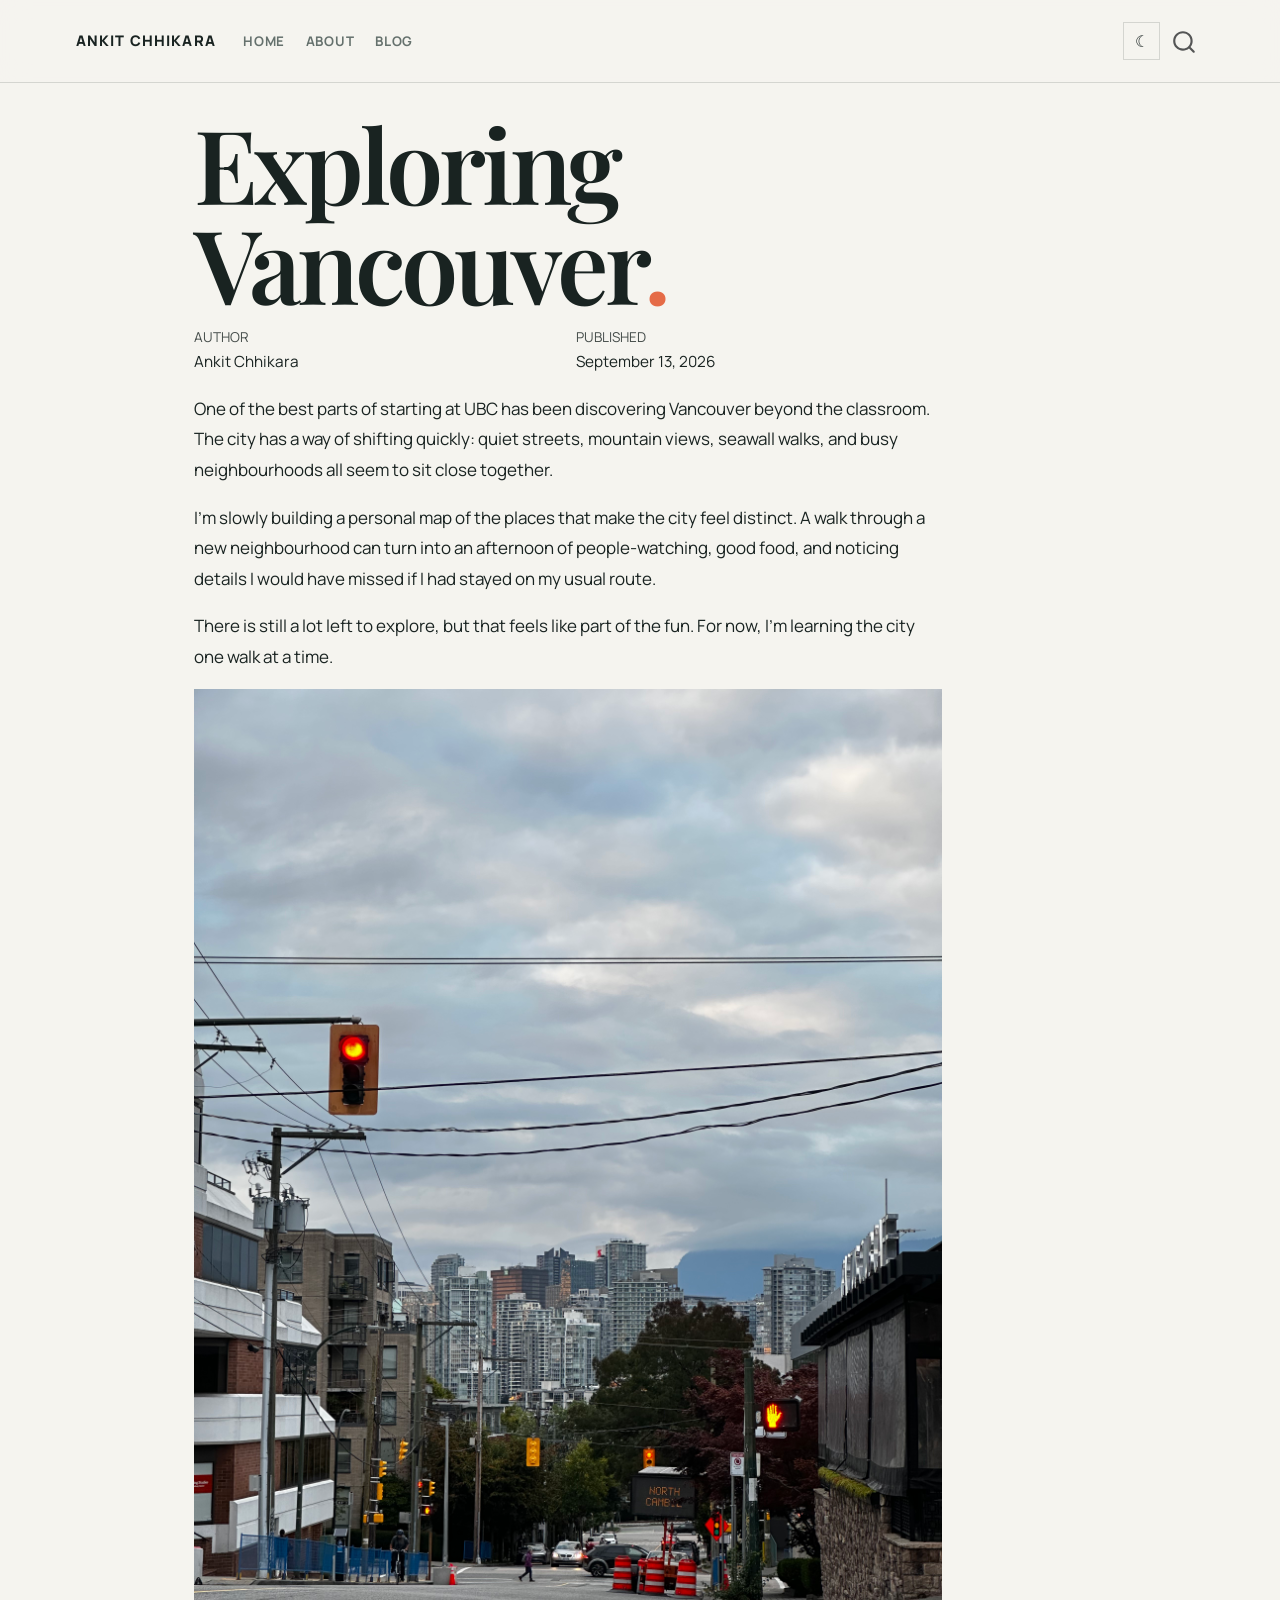
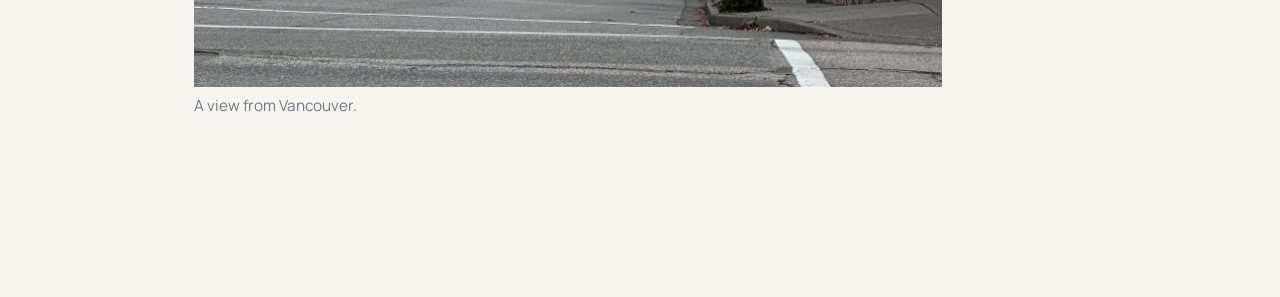
==== docs/posts/exploring-vancouver/index.html @ 11c59a8b "Added the changes for milestone 3" ====
<!DOCTYPE html>
<html xmlns="http://www.w3.org/1999/xhtml" lang="en" xml:lang="en"><head>

<meta charset="utf-8">
<meta name="generator" content="quarto-1.10.18">

<meta name="viewport" content="width=device-width, initial-scale=1.0, user-scalable=yes">

<meta name="author" content="Ankit Chhikara">
<meta name="dcterms.date" content="2026-09-13">

<title>Exploring Vancouver – Ankit Chhikara</title>
<style>
/* Default styles provided by pandoc.
** See https://pandoc.org/MANUAL.html#variables-for-html for config info.
*/
span.smallcaps{font-variant: small-caps;}
div.columns{display: flex; gap: 1.5em;}
div.column{flex: auto;}
@media screen {
div.columns{gap: min(4vw, 1.5em);}
div.column{overflow-x: auto;}
}
div.hanging-indent{margin-left: 1.5em; text-indent: -1.5em;}
ul.task-list{list-style: none;}
ul.task-list li input[type="checkbox"] {
  width: 0.8em;
  margin: 0 0.8em 0.2em -1em; /* quarto-specific, see https://github.com/quarto-dev/quarto-cli/issues/4556 */ 
  vertical-align: middle;
}
</style>


<script src="../../site_libs/quarto-nav/quarto-nav.js"></script>
<script src="../../site_libs/quarto-nav/headroom.min.js"></script>
<script src="../../site_libs/clipboard/clipboard.min.js"></script>
<script src="../../site_libs/quarto-search/autocomplete.umd.js"></script>
<script src="../../site_libs/quarto-search/fuse.min.js"></script>
<script src="../../site_libs/quarto-search/quarto-search.js"></script>
<meta name="quarto:offset" content="../../">
<script src="../../site_libs/quarto-html/quarto.js" type="module"></script>
<script src="../../site_libs/quarto-html/tabsets/tabsets.js" type="module"></script>
<script src="../../site_libs/quarto-html/popper.min.js"></script>
<script src="../../site_libs/quarto-html/tippy.umd.min.js"></script>
<script src="../../site_libs/quarto-html/anchor.min.js"></script>
<link href="../../site_libs/quarto-html/tippy.css" rel="stylesheet">
<link href="../../site_libs/quarto-html/quarto-syntax-highlighting-64a204ab8560d761af7679ceaba22944.css" rel="stylesheet" id="quarto-text-highlighting-styles">
<script src="../../site_libs/bootstrap/bootstrap.min.js"></script>
<link href="../../site_libs/bootstrap/bootstrap-icons.css" rel="stylesheet">
<link href="../../site_libs/bootstrap/bootstrap-445b8638c3d06994fee0907d791121c4.min.css" rel="stylesheet" append-hash="true" id="quarto-bootstrap" data-mode="light">
<script id="quarto-search-options" type="application/json">{
  "location": "navbar",
  "copy-button": false,
  "collapse-after": 3,
  "panel-placement": "end",
  "type": "overlay",
  "limit": 50,
  "keyboard-shortcut": [
    "f",
    "/",
    "s"
  ],
  "show-item-context": false,
  "language": {
    "search-no-results-text": "No results",
    "search-matching-documents-text": "matching documents",
    "search-copy-link-title": "Copy link to search",
    "search-hide-matches-text": "Hide additional matches",
    "search-more-match-text": "more match in this document",
    "search-more-matches-text": "more matches in this document",
    "search-clear-button-title": "Clear",
    "search-text-placeholder": "",
    "search-detached-cancel-button-title": "Cancel",
    "search-submit-button-title": "Submit",
    "search-label": "Search"
  }
}</script>


<link rel="stylesheet" href="../../styles.css">
</head>

<body class="nav-fixed quarto-light">

<div id="quarto-search-results"></div>
  <header id="quarto-header" class="headroom fixed-top">
    <nav class="navbar navbar-expand-lg " data-bs-theme="dark">
      <div class="navbar-container container-fluid">
      <div class="navbar-brand-container mx-auto">
    <a class="navbar-brand" href="../../index.html">
    <span class="navbar-title">Ankit Chhikara</span>
    </a>
  </div>
            <div id="quarto-search" class="" title="Search"></div>
          <button class="navbar-toggler" type="button" data-bs-toggle="collapse" data-bs-target="#navbarCollapse" aria-controls="navbarCollapse" role="menu" aria-expanded="false" aria-label="Toggle navigation" onclick="if (window.quartoToggleHeadroom) { window.quartoToggleHeadroom(); }">
  <span class="navbar-toggler-icon"></span>
</button>
          <div class="collapse navbar-collapse" id="navbarCollapse">
            <ul class="navbar-nav navbar-nav-scroll me-auto">
  <li class="nav-item">
    <a class="nav-link" href="../../index.html"> 
<span class="menu-text">Home</span></a>
  </li>  
  <li class="nav-item">
    <a class="nav-link" href="../../about.html"> 
<span class="menu-text">About</span></a>
  </li>  
  <li class="nav-item">
    <a class="nav-link" href="../../blog.html"> 
<span class="menu-text">Blog</span></a>
  </li>  
</ul>
            <ul class="navbar-nav navbar-nav-scroll ms-auto">
  <li class="nav-item">
    <a class="nav-link" href="../../#"> 
<span class="menu-text"></span></a>
  </li>  
</ul>
          </div> <!-- /navcollapse -->
            <div class="quarto-navbar-tools">
</div>
      </div> <!-- /container-fluid -->
    </nav>
</header>
<!-- content -->
<div id="quarto-content" class="quarto-container page-columns page-rows-contents page-layout-article page-navbar">
<!-- sidebar -->
<!-- margin-sidebar -->
    <div id="quarto-margin-sidebar" class="sidebar margin-sidebar zindex-bottom">
        
    </div>
<!-- main -->
<main class="content" id="quarto-document-content">

<header id="title-block-header" class="quarto-title-block default">
<div class="quarto-title">
<h1 class="title">Exploring Vancouver</h1>
</div>



<div class="quarto-title-meta">

    <div>
    <div class="quarto-title-meta-heading">Author</div>
    <div class="quarto-title-meta-contents">
             <p>Ankit Chhikara </p>
          </div>
  </div>
    
    <div>
    <div class="quarto-title-meta-heading">Published</div>
    <div class="quarto-title-meta-contents">
      <p class="date">September 13, 2026</p>
    </div>
  </div>
  
    
  </div>
  


</header>


<p>One of the best parts of starting at UBC has been discovering Vancouver beyond the classroom. The city has a way of shifting quickly: quiet streets, mountain views, seawall walks, and busy neighbourhoods all seem to sit close together.</p>
<p>I’m slowly building a personal map of the places that make the city feel distinct. A walk through a new neighbourhood can turn into an afternoon of people-watching, good food, and noticing details I would have missed if I had stayed on my usual route.</p>
<p>There is still a lot left to explore, but that feels like part of the fun. For now, I’m learning the city one walk at a time.</p>
<div class="quarto-figure quarto-figure-center">
<figure class="figure">
<p><img src="../../images/vancouver.jpeg" class="img-fluid figure-img"></p>
<figcaption>A view from Vancouver.</figcaption>
</figure>
</div>



</main> <!-- /main -->
<script>
(function () {
  const savedTheme = localStorage.getItem('ankit-theme');
  const prefersDark = window.matchMedia('(prefers-color-scheme: dark)').matches;
  const theme = savedTheme || (prefersDark ? 'dark' : 'light');
  document.documentElement.dataset.theme = theme;

  window.addEventListener('DOMContentLoaded', function () {
    const tools = document.querySelector('.quarto-navbar-tools');
    if (!tools || tools.querySelector('.theme-toggle')) return;

    const button = document.createElement('button');
    button.className = 'theme-toggle';
    button.type = 'button';
    button.setAttribute('aria-label', theme === 'dark' ? 'Switch to light mode' : 'Switch to dark mode');
    button.setAttribute('title', button.getAttribute('aria-label'));
    button.innerHTML = theme === 'dark' ? '&#9728;' : '&#9790;';
    tools.appendChild(button);

    button.addEventListener('click', function () {
      const nextTheme = document.documentElement.dataset.theme === 'dark' ? 'light' : 'dark';
      document.documentElement.dataset.theme = nextTheme;
      localStorage.setItem('ankit-theme', nextTheme);
      const label = nextTheme === 'dark' ? 'Switch to light mode' : 'Switch to dark mode';
      button.setAttribute('aria-label', label);
      button.setAttribute('title', label);
      button.innerHTML = nextTheme === 'dark' ? '&#9728;' : '&#9790;';
    });
  });
})();
</script>
<script id="quarto-html-after-body" type="application/javascript">
  window.document.addEventListener("DOMContentLoaded", function (event) {
    const icon = "";
    const anchorJS = new window.AnchorJS();
    anchorJS.options = {
      placement: 'right',
      icon: icon
    };
    anchorJS.add('.anchored');
    const isCodeAnnotation = (el) => {
      for (const clz of el.classList) {
        if (clz.startsWith('code-annotation-')) {                     
          return true;
        }
      }
      return false;
    }
    const onCopySuccess = function(e) {
      // button target
      const button = e.trigger;
      // don't keep focus
      button.blur();
      // flash "checked"
      button.classList.add('code-copy-button-checked');
      var currentTitle = button.getAttribute("title");
      button.setAttribute("title", "Copied!");
      let tooltip;
      if (window.bootstrap) {
        button.setAttribute("data-bs-toggle", "tooltip");
        button.setAttribute("data-bs-placement", "left");
        button.setAttribute("data-bs-title", "Copied!");
        tooltip = new bootstrap.Tooltip(button, 
          { trigger: "manual", 
            customClass: "code-copy-button-tooltip",
            offset: [0, -8]});
        tooltip.show();    
      }
      setTimeout(function() {
        if (tooltip) {
          tooltip.hide();
          button.removeAttribute("data-bs-title");
          button.removeAttribute("data-bs-toggle");
          button.removeAttribute("data-bs-placement");
        }
        button.setAttribute("title", currentTitle);
        button.classList.remove('code-copy-button-checked');
      }, 1000);
      // clear code selection
      e.clearSelection();
    }
    const getTextToCopy = function(trigger) {
      const outerScaffold = trigger.parentElement.cloneNode(true);
      const codeEl = outerScaffold.querySelector('code');
      for (const childEl of codeEl.children) {
        if (isCodeAnnotation(childEl)) {
          childEl.remove();
        }
      }
      return codeEl.innerText;
    }
    const clipboard = new window.ClipboardJS('.code-copy-button:not([data-in-quarto-modal])', {
      text: getTextToCopy
    });
    clipboard.on('success', onCopySuccess);
    if (window.document.getElementById('quarto-embedded-source-code-modal')) {
      const clipboardModal = new window.ClipboardJS('.code-copy-button[data-in-quarto-modal]', {
        text: getTextToCopy,
        container: window.document.getElementById('quarto-embedded-source-code-modal')
      });
      clipboardModal.on('success', onCopySuccess);
    }
      var localhostRegex = new RegExp(/^(?:http|https):\/\/localhost\:?[0-9]*\//);
      var mailtoRegex = new RegExp(/^mailto:/);
        var filterRegex = new RegExp('/' + window.location.host + '/');
      var isInternal = (href) => {
          return filterRegex.test(href) || localhostRegex.test(href) || mailtoRegex.test(href);
      }
      // Inspect non-navigation links and adorn them if external
     var links = window.document.querySelectorAll('a[href]:not(.nav-link):not(.navbar-brand):not(.toc-action):not(.sidebar-link):not(.sidebar-item-toggle):not(.pagination-link):not(.no-external):not([aria-hidden]):not(.dropdown-item):not(.quarto-navigation-tool):not(.about-link)');
      for (var i=0; i<links.length; i++) {
        const link = links[i];
        if (!isInternal(link.href)) {
          // undo the damage that might have been done by quarto-nav.js in the case of
          // links that we want to consider external
          if (link.dataset.originalHref !== undefined) {
            link.href = link.dataset.originalHref;
          }
        }
      }
    function tippyHover(el, contentFn, onTriggerFn, onUntriggerFn) {
      const config = {
        allowHTML: true,
        maxWidth: 500,
        delay: 100,
        arrow: false,
        appendTo: function(el) {
            return el.parentElement;
        },
        interactive: true,
        interactiveBorder: 10,
        theme: 'quarto',
        placement: 'bottom-start',
      };
      if (contentFn) {
        config.content = contentFn;
      }
      if (onTriggerFn) {
        config.onTrigger = onTriggerFn;
      }
      if (onUntriggerFn) {
        config.onUntrigger = onUntriggerFn;
      }
      window.tippy(el, config); 
    }
    const noterefs = window.document.querySelectorAll('a[role="doc-noteref"]');
    for (var i=0; i<noterefs.length; i++) {
      const ref = noterefs[i];
      tippyHover(ref, function() {
        // use id or data attribute instead here
        let href = ref.getAttribute('data-footnote-href') || ref.getAttribute('href');
        try { href = new URL(href).hash; } catch {}
        const id = href.replace(/^#\/?/, "");
        const note = window.document.getElementById(id);
        if (note) {
          return note.innerHTML;
        } else {
          return "";
        }
      });
    }
    const xrefs = window.document.querySelectorAll('a.quarto-xref');
    const processXRef = (id, note) => {
      // Strip column container classes
      const stripColumnClz = (el) => {
        el.classList.remove("page-full", "page-columns");
        if (el.children) {
          for (const child of el.children) {
            stripColumnClz(child);
          }
        }
      }
      stripColumnClz(note)
      if (id === null || id.startsWith('sec-')) {
        // Special case sections, only their first couple elements
        const container = document.createElement("div");
        if (note.children && note.children.length > 2) {
          container.appendChild(note.children[0].cloneNode(true));
          for (let i = 1; i < note.children.length; i++) {
            const child = note.children[i];
            if (child.tagName === "P" && child.innerText === "") {
              continue;
            } else {
              container.appendChild(child.cloneNode(true));
              break;
            }
          }
          if (window.Quarto?.typesetMath) {
            window.Quarto.typesetMath(container);
          }
          return container.innerHTML
        } else {
          if (window.Quarto?.typesetMath) {
            window.Quarto.typesetMath(note);
          }
          return note.innerHTML;
        }
      } else {
        // Remove any anchor links if they are present
        const anchorLink = note.querySelector('a.anchorjs-link');
        if (anchorLink) {
          anchorLink.remove();
        }
        if (window.Quarto?.typesetMath) {
          window.Quarto.typesetMath(note);
        }
        if (note.classList.contains("callout")) {
          return note.outerHTML;
        } else {
          return note.innerHTML;
        }
      }
    }
    for (var i=0; i<xrefs.length; i++) {
      const xref = xrefs[i];
      tippyHover(xref, undefined, function(instance) {
        instance.disable();
        let url = xref.getAttribute('href');
        let hash = undefined; 
        if (url.startsWith('#')) {
          hash = url;
        } else {
          try { hash = new URL(url).hash; } catch {}
        }
        if (hash) {
          const id = hash.replace(/^#\/?/, "");
          const note = window.document.getElementById(id);
          if (note !== null) {
            try {
              const html = processXRef(id, note.cloneNode(true));
              instance.setContent(html);
            } finally {
              instance.enable();
              instance.show();
            }
          } else {
            // See if we can fetch this
            fetch(url.split('#')[0])
            .then(res => res.text())
            .then(html => {
              const parser = new DOMParser();
              const htmlDoc = parser.parseFromString(html, "text/html");
              const note = htmlDoc.getElementById(id);
              if (note !== null) {
                const html = processXRef(id, note);
                instance.setContent(html);
              } 
            }).finally(() => {
              instance.enable();
              instance.show();
            });
          }
        } else {
          // See if we can fetch a full url (with no hash to target)
          // This is a special case and we should probably do some content thinning / targeting
          fetch(url)
          .then(res => res.text())
          .then(html => {
            const parser = new DOMParser();
            const htmlDoc = parser.parseFromString(html, "text/html");
            const note = htmlDoc.querySelector('main.content');
            if (note !== null) {
              // This should only happen for chapter cross references
              // (since there is no id in the URL)
              // remove the first header
              if (note.children.length > 0 && note.children[0].tagName === "HEADER") {
                note.children[0].remove();
              }
              const html = processXRef(null, note);
              instance.setContent(html);
            } 
          }).finally(() => {
            instance.enable();
            instance.show();
          });
        }
      }, function(instance) {
      });
    }
        let selectedAnnoteEl;
        const selectorForAnnotation = ( cell, annotation) => {
          let cellAttr = 'data-code-cell="' + cell + '"';
          let lineAttr = 'data-code-annotation="' +  annotation + '"';
          const selector = 'span[' + cellAttr + '][' + lineAttr + ']';
          return selector;
        }
        const selectCodeLines = (annoteEl) => {
          const doc = window.document;
          const targetCell = annoteEl.getAttribute("data-target-cell");
          const targetAnnotation = annoteEl.getAttribute("data-target-annotation");
          const annoteSpan = window.document.querySelector(selectorForAnnotation(targetCell, targetAnnotation));
          const lines = annoteSpan.getAttribute("data-code-lines").split(",");
          const lineIds = lines.map((line) => {
            return targetCell + "-" + line;
          })
          let top = null;
          let height = null;
          let parent = null;
          if (lineIds.length > 0) {
              //compute the position of the single el (top and bottom and make a div)
              const el = window.document.getElementById(lineIds[0]);
              top = el.offsetTop;
              height = el.offsetHeight;
              parent = el.parentElement.parentElement;
            if (lineIds.length > 1) {
              const lastEl = window.document.getElementById(lineIds[lineIds.length - 1]);
              const bottom = lastEl.offsetTop + lastEl.offsetHeight;
              height = bottom - top;
            }
            if (top !== null && height !== null && parent !== null) {
              // cook up a div (if necessary) and position it 
              let div = window.document.getElementById("code-annotation-line-highlight");
              if (div === null) {
                div = window.document.createElement("div");
                div.setAttribute("id", "code-annotation-line-highlight");
                div.style.position = 'absolute';
                parent.appendChild(div);
              }
              div.style.top = top - 2 + "px";
              div.style.height = height + 4 + "px";
              div.style.left = 0;
              let gutterDiv = window.document.getElementById("code-annotation-line-highlight-gutter");
              if (gutterDiv === null) {
                gutterDiv = window.document.createElement("div");
                gutterDiv.setAttribute("id", "code-annotation-line-highlight-gutter");
                gutterDiv.style.position = 'absolute';
                const codeCell = window.document.getElementById(targetCell);
                const gutter = codeCell.querySelector('.code-annotation-gutter');
                gutter.appendChild(gutterDiv);
              }
              gutterDiv.style.top = top - 2 + "px";
              gutterDiv.style.height = height + 4 + "px";
            }
            selectedAnnoteEl = annoteEl;
          }
        };
        const unselectCodeLines = () => {
          const elementsIds = ["code-annotation-line-highlight", "code-annotation-line-highlight-gutter"];
          elementsIds.forEach((elId) => {
            const div = window.document.getElementById(elId);
            if (div) {
              div.remove();
            }
          });
          selectedAnnoteEl = undefined;
        };
          // Handle positioning of the toggle
      window.addEventListener(
        "resize",
        throttle(() => {
          elRect = undefined;
          if (selectedAnnoteEl) {
            selectCodeLines(selectedAnnoteEl);
          }
        }, 10)
      );
      function throttle(fn, ms) {
      let throttle = false;
      let timer;
        return (...args) => {
          if(!throttle) { // first call gets through
              fn.apply(this, args);
              throttle = true;
          } else { // all the others get throttled
              if(timer) clearTimeout(timer); // cancel #2
              timer = setTimeout(() => {
                fn.apply(this, args);
                timer = throttle = false;
              }, ms);
          }
        };
      }
        // Attach click handler to the DT
        const annoteDls = window.document.querySelectorAll('dt[data-target-cell]');
        for (const annoteDlNode of annoteDls) {
          annoteDlNode.addEventListener('click', (event) => {
            const clickedEl = event.target;
            if (clickedEl !== selectedAnnoteEl) {
              unselectCodeLines();
              const activeEl = window.document.querySelector('dt[data-target-cell].code-annotation-active');
              if (activeEl) {
                activeEl.classList.remove('code-annotation-active');
              }
              selectCodeLines(clickedEl);
              clickedEl.classList.add('code-annotation-active');
            } else {
              // Unselect the line
              unselectCodeLines();
              clickedEl.classList.remove('code-annotation-active');
            }
          });
        }
    const findCites = (el) => {
      const parentEl = el.parentElement;
      if (parentEl) {
        const cites = parentEl.dataset.cites;
        if (cites) {
          return {
            el,
            cites: cites.split(' ')
          };
        } else {
          return findCites(el.parentElement)
        }
      } else {
        return undefined;
      }
    };
    var bibliorefs = window.document.querySelectorAll('a[role="doc-biblioref"]');
    for (var i=0; i<bibliorefs.length; i++) {
      const ref = bibliorefs[i];
      const citeInfo = findCites(ref);
      if (citeInfo) {
        tippyHover(citeInfo.el, function() {
          var popup = window.document.createElement('div');
          citeInfo.cites.forEach(function(cite) {
            var citeDiv = window.document.createElement('div');
            citeDiv.classList.add('hanging-indent');
            citeDiv.classList.add('csl-entry');
            var biblioDiv = window.document.getElementById('ref-' + cite);
            if (biblioDiv) {
              citeDiv.innerHTML = biblioDiv.innerHTML;
            }
            popup.appendChild(citeDiv);
          });
          return popup.innerHTML;
        });
      }
    }
  });
  </script>
</div> <!-- /content -->




</body></html>
---- docs/site_libs/quarto-html/tippy.css ----
.tippy-box[data-animation=fade][data-state=hidden]{opacity:0}[data-tippy-root]{max-width:calc(100vw - 10px)}.tippy-box{position:relative;background-color:#333;color:#fff;border-radius:4px;font-size:14px;line-height:1.4;white-space:normal;outline:0;transition-property:transform,visibility,opacity}.tippy-box[data-placement^=top]>.tippy-arrow{bottom:0}.tippy-box[data-placement^=top]>.tippy-arrow:before{bottom:-7px;left:0;border-width:8px 8px 0;border-top-color:initial;transform-origin:center top}.tippy-box[data-placement^=bottom]>.tippy-arrow{top:0}.tippy-box[data-placement^=bottom]>.tippy-arrow:before{top:-7px;left:0;border-width:0 8px 8px;border-bottom-color:initial;transform-origin:center bottom}.tippy-box[data-placement^=left]>.tippy-arrow{right:0}.tippy-box[data-placement^=left]>.tippy-arrow:before{border-width:8px 0 8px 8px;border-left-color:initial;right:-7px;transform-origin:center left}.tippy-box[data-placement^=right]>.tippy-arrow{left:0}.tippy-box[data-placement^=right]>.tippy-arrow:before{left:-7px;border-width:8px 8px 8px 0;border-right-color:initial;transform-origin:center right}.tippy-box[data-inertia][data-state=visible]{transition-timing-function:cubic-bezier(.54,1.5,.38,1.11)}.tippy-arrow{width:16px;height:16px;color:#333}.tippy-arrow:before{content:"";position:absolute;border-color:transparent;border-style:solid}.tippy-content{position:relative;padding:5px 9px;z-index:1}
---- docs/site_libs/quarto-html/quarto-syntax-highlighting-64a204ab8560d761af7679ceaba22944.css ----
/* quarto syntax highlight colors */
:root {
  --quarto-hl-ot-color: #003B4F;
  --quarto-hl-at-color: #657422;
  --quarto-hl-ss-color: #20794D;
  --quarto-hl-an-color: #5E5E5E;
  --quarto-hl-fu-color: #4758AB;
  --quarto-hl-st-color: #20794D;
  --quarto-hl-cf-color: #003B4F;
  --quarto-hl-op-color: #5E5E5E;
  --quarto-hl-er-color: #AD0000;
  --quarto-hl-bn-color: #AD0000;
  --quarto-hl-al-color: #AD0000;
  --quarto-hl-va-color: #111111;
  --quarto-hl-bu-color: inherit;
  --quarto-hl-ex-color: inherit;
  --quarto-hl-pp-color: #AD0000;
  --quarto-hl-in-color: #5E5E5E;
  --quarto-hl-vs-color: #20794D;
  --quarto-hl-wa-color: #5E5E5E;
  --quarto-hl-do-color: #5E5E5E;
  --quarto-hl-im-color: #00769E;
  --quarto-hl-ch-color: #20794D;
  --quarto-hl-dt-color: #AD0000;
  --quarto-hl-fl-color: #AD0000;
  --quarto-hl-co-color: #5E5E5E;
  --quarto-hl-cv-color: #5E5E5E;
  --quarto-hl-cn-color: #8f5902;
  --quarto-hl-sc-color: #5E5E5E;
  --quarto-hl-dv-color: #AD0000;
  --quarto-hl-kw-color: #003B4F;
}

/* other quarto variables */
:root {
  --quarto-font-monospace: SFMono-Regular, Menlo, Monaco, Consolas, "Liberation Mono", "Courier New", monospace;
}

/* syntax highlight based on Pandoc's rules */
pre > code.sourceCode > span {
  color: #003B4F;
}

code.sourceCode > span {
  color: #003B4F;
}

div.sourceCode,
div.sourceCode pre.sourceCode {
  color: #003B4F;
}

/* Normal */
code span {
  color: #003B4F;
}

/* Alert */
code span.al {
  color: #AD0000;
  font-style: inherit;
}

/* Annotation */
code span.an {
  color: #5E5E5E;
  font-style: inherit;
}

/* Attribute */
code span.at {
  color: #657422;
  font-style: inherit;
}

/* BaseN */
code span.bn {
  color: #AD0000;
  font-style: inherit;
}

/* BuiltIn */
code span.bu {
  font-style: inherit;
}

/* ControlFlow */
code span.cf {
  color: #003B4F;
  font-weight: bold;
  font-style: inherit;
}

/* Char */
code span.ch {
  color: #20794D;
  font-style: inherit;
}

/* Constant */
code span.cn {
  color: #8f5902;
  font-style: inherit;
}

/* Comment */
code span.co {
  color: #5E5E5E;
  font-style: inherit;
}

/* CommentVar */
code span.cv {
  color: #5E5E5E;
  font-style: italic;
}

/* Documentation */
code span.do {
  color: #5E5E5E;
  font-style: italic;
}

/* DataType */
code span.dt {
  color: #AD0000;
  font-style: inherit;
}

/* DecVal */
code span.dv {
  color: #AD0000;
  font-style: inherit;
}

/* Error */
code span.er {
  color: #AD0000;
  font-style: inherit;
}

/* Extension */
code span.ex {
  font-style: inherit;
}

/* Float */
code span.fl {
  color: #AD0000;
  font-style: inherit;
}

/* Function */
code span.fu {
  color: #4758AB;
  font-style: inherit;
}

/* Import */
code span.im {
  color: #00769E;
  font-style: inherit;
}

/* Information */
code span.in {
  color: #5E5E5E;
  font-style: inherit;
}

/* Keyword */
code span.kw {
  color: #003B4F;
  font-weight: bold;
  font-style: inherit;
}

/* Operator */
code span.op {
  color: #5E5E5E;
  font-style: inherit;
}

/* Other */
code span.ot {
  color: #003B4F;
  font-style: inherit;
}

/* Preprocessor */
code span.pp {
  color: #AD0000;
  font-style: inherit;
}

/* SpecialChar */
code span.sc {
  color: #5E5E5E;
  font-style: inherit;
}

/* SpecialString */
code span.ss {
  color: #20794D;
  font-style: inherit;
}

/* String */
code span.st {
  color: #20794D;
  font-style: inherit;
}

/* Variable */
code span.va {
  color: #111111;
  font-style: inherit;
}

/* VerbatimString */
code span.vs {
  color: #20794D;
  font-style: inherit;
}

/* Warning */
code span.wa {
  color: #5E5E5E;
  font-style: italic;
}

.prevent-inlining {
  content: "</";
}

/*# sourceMappingURL=9d8d5bb603a83b8298b89080a598c93b.css.map */
---- docs/styles.css ----
@import url('https://fonts.googleapis.com/css2?family=DM+Mono:wght@400;500&family=Manrope:wght@400;500;600;700;800&family=Playfair+Display:ital,wght@0,600;0,700;1,600;1,700&display=swap');

:root {
	--ink: #192321;
	--muted: #65716d;
	--paper: #f5f4ef;
	--surface: #ebece5;
	--line: rgba(25, 35, 33, 0.15);
	--accent: #e56b47;
	--accent-dark: #b9462b;
	--mint: #b8d3c2;
	--shadow: 0 24px 60px rgba(25, 35, 33, 0.12);
}

[data-theme="dark"] {
	--ink: #eef1e9;
	--muted: #a9b5ae;
	--paper: #17201d;
	--surface: #22302a;
	--line: rgba(238, 241, 233, 0.16);
	--accent: #f1845e;
	--accent-dark: #ff9d79;
	--mint: #456655;
	--shadow: 0 24px 60px rgba(0, 0, 0, 0.24);
}

html { scroll-behavior: smooth; }

body {
	background: var(--paper);
	color: var(--ink);
	font-family: 'Manrope', 'Avenir Next', sans-serif;
	transition: background-color 180ms ease, color 180ms ease;
}

a { color: var(--accent-dark); }
a:hover { color: var(--ink); }

.navbar {
	background: color-mix(in srgb, var(--paper) 92%, transparent) !important;
	border-bottom: 1px solid var(--line);
	backdrop-filter: blur(14px);
}

.navbar-container { max-width: 1180px; padding: 0.8rem 1.5rem; }
.navbar-brand { color: var(--ink) !important; font-size: 0.86rem; font-weight: 800; letter-spacing: 0.08em; text-transform: uppercase; }
.navbar-nav .nav-link { color: var(--muted) !important; font-size: 0.78rem; font-weight: 700; letter-spacing: 0.06em; text-transform: uppercase; }
.navbar-nav .nav-link:hover, .navbar-nav .nav-link.active { color: var(--ink) !important; }

.quarto-container { max-width: none; }
.content { max-width: 1180px; padding: 8.5rem 1.5rem 5rem; }
.quarto-title-block { margin-bottom: 3rem; }
.quarto-title-block .title { color: var(--ink); font-family: 'Playfair Display', Georgia, serif; font-size: clamp(3rem, 8vw, 6.5rem); letter-spacing: -0.04em; line-height: 0.98; }
.quarto-title-block .title::after { color: var(--accent); content: '.'; }

.home-hero { align-items: center; display: grid; gap: clamp(3rem, 9vw, 9rem); grid-template-columns: minmax(0, 1.3fr) minmax(250px, 0.7fr); min-height: 69vh; }
.hero-copy { max-width: 720px; }
.eyebrow, .page-kicker { color: var(--accent-dark); font-family: 'DM Mono', monospace; font-size: 0.7rem; letter-spacing: 0.1em; margin: 0 0 1.5rem; text-transform: uppercase; }
.status-dot { background: #4c9d63; border-radius: 50%; display: inline-block; height: 0.45rem; margin: 0 0.45rem 0.05rem; width: 0.45rem; }
.hero-copy h1 { color: var(--ink); font-family: 'Playfair Display', Georgia, serif; font-size: clamp(3.5rem, 7.3vw, 7.6rem); letter-spacing: -0.055em; line-height: 0.92; margin: 0; }
.hero-copy h1 em { color: var(--accent-dark); font-weight: 600; }
.hero-lede { color: var(--muted); font-size: clamp(1rem, 1.4vw, 1.25rem); line-height: 1.75; margin: 2rem 0; max-width: 580px; }
.hero-actions { align-items: center; display: flex; flex-wrap: wrap; gap: 1.5rem; }
.button { border: 1px solid transparent; display: inline-flex; font-size: 0.76rem; font-weight: 800; gap: 1rem; letter-spacing: 0.06em; padding: 0.9rem 1.15rem; text-decoration: none; text-transform: uppercase; }
.button-primary { background: var(--accent); color: #fff; }
.button-primary:hover { background: var(--accent-dark); color: #fff; transform: translateY(-2px); }
.text-link { color: var(--ink); font-size: 0.8rem; font-weight: 800; letter-spacing: 0.05em; text-decoration: none; text-transform: uppercase; }
.text-link span { color: var(--accent); font-size: 1.1rem; margin-left: 0.5rem; }
.text-link:hover { color: var(--accent-dark); }

.hero-portrait { justify-self: center; max-width: 330px; position: relative; width: 100%; }
.portrait-frame { background: var(--mint); box-shadow: var(--shadow); padding: 1.1rem 1.1rem 4rem; transform: rotate(3deg); }
.portrait-frame img { aspect-ratio: 0.82; display: block; object-fit: cover; width: 100%; }
.portrait-note { background: var(--accent); bottom: -1rem; color: #fff; font-family: 'DM Mono', monospace; font-size: 0.72rem; left: -2rem; line-height: 1.5; padding: 0.85rem 1rem; position: absolute; transform: rotate(-4deg); }
.portrait-note strong { font-family: 'Manrope', sans-serif; font-size: 0.83rem; }

.home-grid { border-top: 1px solid var(--line); display: grid; grid-template-columns: 1fr 1fr; margin-top: 5rem; }
.feature-block { padding: 3rem 3rem 3rem 0; }
.feature-block + .feature-block { border-left: 1px solid var(--line); padding-left: 3rem; }
.feature-block-accent { background: var(--surface); padding-right: 3rem; }
.feature-block h2 { font-family: 'Playfair Display', Georgia, serif; font-size: clamp(2rem, 3vw, 3.25rem); letter-spacing: -0.035em; line-height: 1; margin: 0 0 1.5rem; }
.feature-block p:not(.eyebrow) { color: var(--muted); line-height: 1.8; margin-bottom: 2rem; max-width: 460px; }

.page-kicker { margin-top: 1rem; }
.page-intro { color: var(--muted); font-family: 'Playfair Display', Georgia, serif; font-size: clamp(1.5rem, 3vw, 2.4rem); line-height: 1.3; max-width: 780px; }
.content h2 { border-top: 1px solid var(--line); font-family: 'Playfair Display', Georgia, serif; font-size: 2.2rem; letter-spacing: -0.03em; margin-top: 4rem; padding-top: 1.5rem; }
.content p, .content li { line-height: 1.8; }
.content section p { max-width: 720px; }

#listing-listing { border-top: 1px solid var(--line); margin-top: 3rem; padding-top: 1rem; }
.quarto-listing-default .listing-item { border-bottom: 1px solid var(--line); padding: 1.7rem 0; }
.quarto-listing-default .listing-title { color: var(--ink); font-family: 'Playfair Display', Georgia, serif; font-size: 1.65rem; }
.quarto-listing-default .listing-description, .quarto-listing-default .listing-date { color: var(--muted); }

#quarto-search, .quarto-navbar-tools { margin-left: 0.7rem; }
.theme-toggle { align-items: center; background: transparent; border: 1px solid var(--line); color: var(--ink); cursor: pointer; display: inline-flex; font-size: 0.95rem; height: 2.2rem; justify-content: center; width: 2.2rem; }
.theme-toggle:hover { background: var(--surface); }

@media (max-width: 760px) {
	.content { padding: 7rem 1.15rem 3rem; }
	.navbar-container { padding: 0.65rem 1.15rem; }
	.home-hero { gap: 3rem; grid-template-columns: 1fr; min-height: auto; }
	.hero-portrait { margin: 1rem 2rem 2rem auto; max-width: 260px; }
	.home-grid { grid-template-columns: 1fr; margin-top: 4rem; }
	.feature-block, .feature-block + .feature-block { border-left: 0; padding: 2.5rem 0; }
	.feature-block + .feature-block { border-top: 1px solid var(--line); }
	.feature-block-accent { padding-right: 1.5rem !important; }
	.quarto-title-block .title { font-size: 3.6rem; }
}
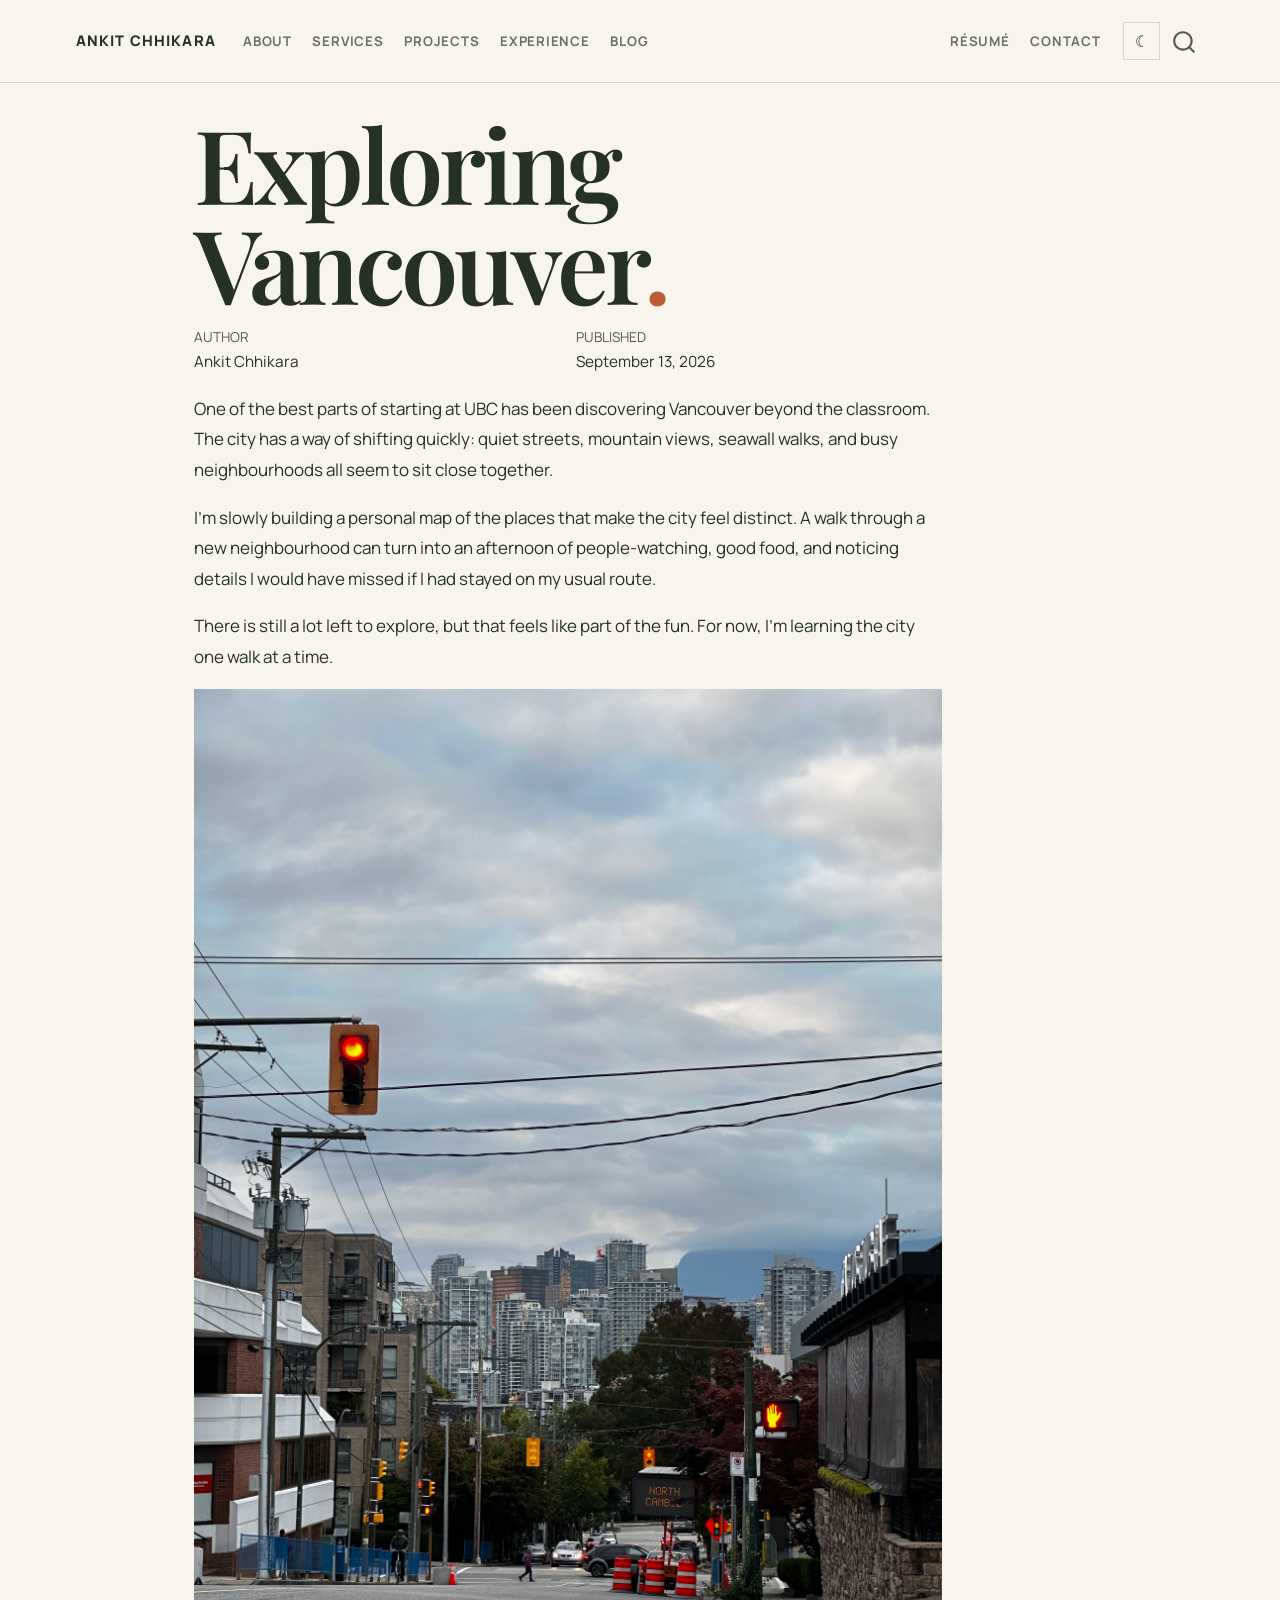
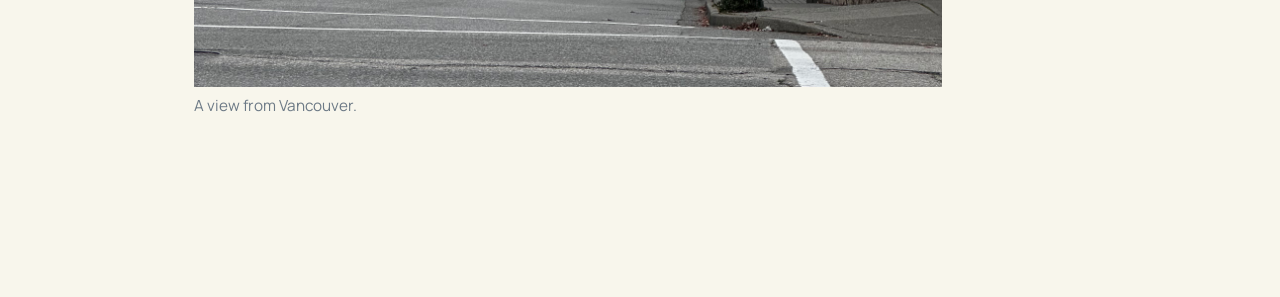
==== commit 15046132: "Publish refreshed portfolio site Co-authored-by: Copilot <223556219+Copilot@users.noreply.github.com" ====
--- a/docs/posts/exploring-vancouver/index.html
+++ b/docs/posts/exploring-vancouver/index.html
@@ -98,12 +98,20 @@
           <div class="collapse navbar-collapse" id="navbarCollapse">
             <ul class="navbar-nav navbar-nav-scroll me-auto">
   <li class="nav-item">
-    <a class="nav-link" href="../../index.html"> 
-<span class="menu-text">Home</span></a>
+    <a class="nav-link" href="../../index.html#about"> 
+<span class="menu-text">About</span></a>
   </li>  
   <li class="nav-item">
-    <a class="nav-link" href="../../about.html"> 
-<span class="menu-text">About</span></a>
+    <a class="nav-link" href="../../index.html#services"> 
+<span class="menu-text">Services</span></a>
+  </li>  
+  <li class="nav-item">
+    <a class="nav-link" href="../../index.html#projects"> 
+<span class="menu-text">Projects</span></a>
+  </li>  
+  <li class="nav-item">
+    <a class="nav-link" href="../../index.html#experience"> 
+<span class="menu-text">Experience</span></a>
   </li>  
   <li class="nav-item">
     <a class="nav-link" href="../../blog.html"> 
@@ -112,8 +120,12 @@
 </ul>
             <ul class="navbar-nav navbar-nav-scroll ms-auto">
   <li class="nav-item">
-    <a class="nav-link" href="../../#"> 
-<span class="menu-text"></span></a>
+    <a class="nav-link" href="../../resume.html"> 
+<span class="menu-text">Résumé</span></a>
+  </li>  
+  <li class="nav-item">
+    <a class="nav-link" href="../../info.html"> 
+<span class="menu-text">Contact</span></a>
   </li>  
 </ul>
           </div> <!-- /navcollapse -->
--- a/docs/styles.css
+++ b/docs/styles.css
@@ -1,27 +1,65 @@
 @import url('https://fonts.googleapis.com/css2?family=DM+Mono:wght@400;500&family=Manrope:wght@400;500;600;700;800&family=Playfair+Display:ital,wght@0,600;0,700;1,600;1,700&display=swap');
 
 :root {
-	--ink: #192321;
-	--muted: #65716d;
-	--paper: #f5f4ef;
-	--surface: #ebece5;
-	--line: rgba(25, 35, 33, 0.15);
-	--accent: #e56b47;
-	--accent-dark: #b9462b;
-	--mint: #b8d3c2;
-	--shadow: 0 24px 60px rgba(25, 35, 33, 0.12);
+	--ink: #263126;
+	--muted: #687064;
+	--paper: #f8f6ec;
+	--surface: #eee9d9;
+	--line: rgba(38, 49, 38, 0.16);
+	--accent: #bd5b37;
+	--accent-dark: #944326;
+	--mint: #c5d0b8;
+	--shadow: 0 24px 60px rgba(38, 49, 38, 0.14);
+	--scene-sky-top: #dce5d8;
+	--scene-sky-horizon: #f4e3bf;
+	--scene-water-top: #91ada4;
+	--scene-water-bottom: #334e48;
+	--scene-ridge-far: #b4c3b4;
+	--scene-ridge-mid: #778d82;
+	--scene-ridge-near: #526e61;
+	--scene-ridge-light: #a2b3a3;
+	--scene-ridge-dark: #415e52;
+	--scene-forest: #263f35;
+	--scene-snow: #f5efdf;
+	--scene-sun: #f0c46d;
+	--scene-cloud: #f9f5e9;
+	--scene-lines: rgba(248, 241, 220, 0.48);
+	--scene-bird: #263126;
+	--scene-copy-glow: rgba(248, 246, 236, 0.82);
+	--scene-copy-ink: #263126;
+	--scene-copy-muted: #435247;
+	--scene-hint-bg: rgba(248, 246, 236, 0.86);
 }
 
 [data-theme="dark"] {
-	--ink: #eef1e9;
-	--muted: #a9b5ae;
-	--paper: #17201d;
-	--surface: #22302a;
-	--line: rgba(238, 241, 233, 0.16);
-	--accent: #f1845e;
-	--accent-dark: #ff9d79;
-	--mint: #456655;
+	--ink: #f0eddf;
+	--muted: #b4b8a8;
+	--paper: #202820;
+	--surface: #2a342b;
+	--line: rgba(240, 237, 223, 0.16);
+	--accent: #e18a5e;
+	--accent-dark: #f1a178;
+	--mint: #50664f;
 	--shadow: 0 24px 60px rgba(0, 0, 0, 0.24);
+	--scene-sky-top: #202c37;
+	--scene-sky-horizon: #9a8065;
+	--scene-water-top: #526f6b;
+	--scene-water-bottom: #1d3835;
+	--scene-ridge-far: #697970;
+	--scene-ridge-mid: #4a6257;
+	--scene-ridge-near: #354d41;
+	--scene-ridge-light: #78887a;
+	--scene-ridge-dark: #31483c;
+	--scene-forest: #1e342b;
+	--scene-snow: #d9d4c2;
+	--scene-sun: #e0b56d;
+	--scene-cloud: #c9c5b4;
+	--scene-lines: rgba(237, 226, 199, 0.32);
+	--scene-bird: #1c2b27;
+	--scene-copy-glow: rgba(30, 42, 42, 0.8);
+	--scene-copy-ink: #f0eddf;
+	--scene-copy-muted: #e0dfd1;
+	--scene-hint-bg: rgba(240, 237, 223, 0.88);
 }
 
 html { scroll-behavior: smooth; }
@@ -52,14 +90,140 @@
 .quarto-title-block { margin-bottom: 3rem; }
 .quarto-title-block .title { color: var(--ink); font-family: 'Playfair Display', Georgia, serif; font-size: clamp(3rem, 8vw, 6.5rem); letter-spacing: -0.04em; line-height: 0.98; }
 .quarto-title-block .title::after { color: var(--accent); content: '.'; }
-
-.home-hero { align-items: center; display: grid; gap: clamp(3rem, 9vw, 9rem); grid-template-columns: minmax(0, 1.3fr) minmax(250px, 0.7fr); min-height: 69vh; }
-.hero-copy { max-width: 720px; }
+body:has(.mountain-hero) #title-block-header { display: none; }
+html:has(.mountain-hero) { overflow-x: clip; }
+body:has(.mountain-hero) { overflow-x: clip; }
+body:has(.mountain-hero) main.content { max-width: none; padding: 0 0 5rem; }
+body:has(.mountain-hero) .navbar { background: transparent !important; border: 0; left: 0; position: fixed; right: 0; top: 0; z-index: 20; }
+body:has(.mountain-hero) .navbar-container { backdrop-filter: blur(14px); background: color-mix(in srgb, var(--paper) 88%, transparent); border: 1px solid var(--line); border-radius: 999px; box-shadow: 0 12px 35px rgba(38, 49, 38, 0.12); margin: 1rem auto; max-width: min(1100px, calc(100% - 3rem)); padding: 0.65rem 1rem; }
+body:has(.mountain-hero) .navbar-brand,
+body:has(.mountain-hero) .navbar-nav .nav-link,
+body:has(.mountain-hero) .quarto-navbar-tools { color: var(--ink) !important; }
+
+.mountain-hero { align-items: center; background: var(--scene-sky-top); display: grid; isolation: isolate; justify-items: center; margin-left: calc(50% - 50vw); min-height: min(940px, 100svh); overflow: hidden; position: relative; width: 100vw; }
+.mountain-art, .mountain-art svg { height: 100%; inset: 0; position: absolute; width: 100%; }
+.mountain-art { z-index: 0; }
+.mountain-art svg { display: block; }
+.sky-top { stop-color: var(--scene-sky-top); }
+.sky-horizon { stop-color: var(--scene-sky-horizon); }
+.water-top { stop-color: var(--scene-water-top); }
+.water-bottom { stop-color: var(--scene-water-bottom); }
+.ridge-light { stop-color: var(--scene-ridge-light); }
+.ridge-dark { stop-color: var(--scene-ridge-dark); }
+.glow-inner { stop-color: var(--scene-sun); stop-opacity: 0.6; }
+.glow-outer { stop-color: var(--scene-sun); stop-opacity: 0; }
+.coast-sun { fill: var(--scene-sun); opacity: 0.75; }
+.cloud-cloud { fill: var(--scene-cloud); opacity: 0.76; }
+.far-ridge { fill: var(--scene-ridge-far); }
+.mid-ridge { fill: var(--scene-ridge-mid); }
+.near-ridge { fill: url(#ridge-shade); }
+.snow-cap { fill: var(--scene-snow); opacity: 0.86; }
+.snow-cap-bright { opacity: 0.94; }
+.ridge-lines { fill: none; opacity: 0.55; stroke: var(--scene-lines); stroke-linecap: round; stroke-width: 3; }
+.forest-shadow, .evergreens { fill: var(--scene-forest); }
+.coast-water { fill: url(#coast-water); }
+.water-lines { fill: none; opacity: 0.4; stroke: var(--scene-snow); stroke-linecap: round; stroke-width: 2; }
+.ridge-facets { fill: var(--scene-ridge-dark); opacity: 0.2; }
+.route-line { fill: none; opacity: 0.74; stroke: var(--scene-snow); stroke-dasharray: 2 11; stroke-linecap: round; stroke-width: 3; }
+.route-pins { fill: var(--scene-snow); stroke: var(--accent-dark); stroke-width: 3; }
+.scene-grain { opacity: 0.22; mix-blend-mode: soft-light; pointer-events: none; }
+
+.mountain-hero::before { background: linear-gradient(180deg, rgba(248, 246, 236, 0.2), transparent 32%, rgba(31, 51, 42, 0.12)); content: ""; inset: 0; pointer-events: none; position: absolute; z-index: 1; }
+.bird-flock { inset: 0; overflow: hidden; pointer-events: none; position: absolute; z-index: 2; }
+.sky-bird { color: var(--scene-bird); left: var(--x); position: absolute; scale: var(--scale); top: var(--y); transform: translate(var(--fly-x, 0px), var(--fly-y, 0px)); transition: transform 650ms cubic-bezier(0.2, 0.75, 0.3, 1); }
+.sky-bird svg { animation: bird-drift 4.8s ease-in-out var(--delay) infinite; display: block; fill: currentColor; height: auto; overflow: visible; width: clamp(20px, 2.1vw, 38px); }
+.wing { transform-box: fill-box; }
+.wing-left { animation: wing-flap-left 1.25s ease-in-out var(--delay) infinite alternate; transform-origin: right center; }
+.wing-right { animation: wing-flap-right 1.25s ease-in-out var(--delay) infinite alternate; transform-origin: left center; }
+.sky-bird.is-startled svg { animation-duration: 0.7s; }
+.flight-hint { background: var(--scene-hint-bg); border: 1px solid rgba(25, 35, 33, 0.12); border-radius: 999px; color: var(--scene-copy-ink); display: table; font-family: 'DM Mono', monospace; font-size: 0.68rem; letter-spacing: 0.05em; margin: 1.35rem auto 0; padding: 0.35rem 0.8rem; }
+.flight-hint span { color: var(--accent-dark); }
+
+.mountain-copy { max-width: 1080px; padding: clamp(1.2rem, 4vw, 3rem); position: relative; text-align: center; transform: translateY(-0.25rem); z-index: 3; }
+.mountain-copy::before { background: radial-gradient(ellipse at center, var(--scene-copy-glow), transparent 72%); content: ""; inset: -10% -16%; pointer-events: none; position: absolute; z-index: -1; }
+.mountain-location { color: var(--scene-copy-ink); font-family: 'DM Mono', monospace; font-size: clamp(0.65rem, 1.1vw, 0.8rem); font-weight: 500; letter-spacing: 0.15em; margin: 0 0 1.1rem; position: relative; text-shadow: 0 1px 18px var(--scene-copy-glow); text-transform: uppercase; }
+.mountain-location > span { color: var(--accent-dark); font-size: 1rem; }
+.location-coordinates { border-left: 1px solid currentColor; margin-left: 0.7rem; opacity: 0.75; padding-left: 0.8rem; }
+.mountain-copy .eyebrow { color: var(--accent-dark); margin: 0 0 1.1rem; text-shadow: 0 1px 18px var(--scene-copy-glow); }
+.mountain-copy .status-dot { border: 1px solid rgba(25, 35, 33, 0.18); }
+.mountain-copy h1 { color: var(--scene-copy-ink); font-family: 'Playfair Display', Georgia, serif; font-size: clamp(3rem, 7.3vw, 6.8rem); letter-spacing: -0.055em; line-height: 0.93; margin: 0; text-shadow: 0 2px 32px var(--scene-copy-glow); }
+.mountain-copy h1 em { color: var(--accent-dark); font-weight: 600; }
+.mountain-lede { color: var(--scene-copy-muted); font-size: clamp(0.95rem, 1.35vw, 1.15rem); line-height: 1.7; margin: 1.5rem auto 1.75rem; max-width: 650px; text-shadow: 0 1px 16px var(--scene-copy-glow); }
+.mountain-copy .hero-actions { justify-content: center; }
+.button-outline { background: color-mix(in srgb, var(--paper) 32%, transparent); border-color: color-mix(in srgb, var(--scene-copy-ink) 45%, transparent); color: var(--scene-copy-ink); }
+.button-outline:hover { background: color-mix(in srgb, var(--paper) 82%, transparent); border-color: var(--accent-dark); color: var(--scene-copy-ink); transform: translateY(-2px); }
+.scenic-scroll { bottom: 1.5rem; color: var(--scene-copy-ink); font-family: 'DM Mono', monospace; font-size: 0.66rem; letter-spacing: 0.11em; position: absolute; text-decoration: none; text-transform: uppercase; z-index: 3; }
+.scenic-scroll span { color: var(--accent-dark); display: inline-block; font-size: 1rem; margin-left: 0.55rem; }
+.scenic-scroll:hover { color: var(--accent-dark); }
+
+@keyframes bird-drift { 0%, 100% { transform: translateY(0) rotate(-2deg); } 50% { transform: translateY(-8px) rotate(2deg); } }
+@keyframes wing-flap-left { from { transform: scaleY(1); } to { transform: scaleY(0.58); } }
+@keyframes wing-flap-right { from { transform: scaleY(1); } to { transform: scaleY(0.58); } }
+
+.trail-section { align-items: start; border-bottom: 1px solid var(--line); display: grid; gap: clamp(2rem, 7vw, 7rem); grid-template-columns: minmax(230px, 0.75fr) minmax(0, 1.25fr); margin: 0 auto; max-width: 1180px; padding: clamp(4rem, 8vw, 7rem) 1.5rem; scroll-margin-top: 6rem; width: 100%; }
+.trail-heading { position: relative; }
+.trail-heading .eyebrow { margin-bottom: 1rem; }
+.trail-heading .eyebrow::before { border: 1px solid currentColor; border-radius: 50%; content: ""; display: inline-block; height: 0.42rem; margin: 0 0.55rem 0.02rem 0; width: 0.42rem; }
+.trail-heading h2, .contact-panel h2 { border: 0; color: var(--ink); font-family: 'Playfair Display', Georgia, serif; font-size: clamp(2.2rem, 4vw, 3.8rem); letter-spacing: -0.04em; line-height: 1; margin: 0 0 1.3rem; padding: 0; }
+.trail-heading h2 em, .contact-panel h2 em { color: var(--accent-dark); font-weight: 600; }
+.trail-copy > p:not(.eyebrow), .trail-copy .section-intro { color: var(--muted); font-size: 1rem; line-height: 1.85; max-width: 680px; }
+.trail-copy .text-link { display: inline-block; margin-top: 1rem; }
+.services-trail { grid-template-columns: minmax(230px, 0.75fr) minmax(0, 1.25fr); }
+.service-grid { display: grid; grid-template-columns: repeat(2, minmax(0, 1fr)); }
+.service-card { border-bottom: 1px solid var(--line); min-height: 215px; padding: 1.4rem; position: relative; }
+.service-card:nth-child(odd) { border-right: 1px solid var(--line); padding-left: 0; }
+.service-card:nth-child(n+3) { border-bottom: 0; padding-bottom: 0; }
+.service-number { align-items: center; border: 1px solid var(--line); border-radius: 50%; color: var(--accent-dark); display: inline-flex; font-family: 'DM Mono', monospace; font-size: 0.65rem; height: 1.8rem; justify-content: center; width: 1.8rem; }
+.service-card h3, .experience-stop h3, .education-stops h3 { color: var(--ink); font-family: 'Playfair Display', Georgia, serif; font-size: 1.45rem; letter-spacing: -0.025em; margin: 0.8rem 0; }
+.service-card p, .experience-stop p, .education-stops p { color: var(--muted); font-size: 0.87rem; line-height: 1.75; }
+.service-stack { color: var(--accent-dark); display: block; font-family: 'DM Mono', monospace; font-size: 0.62rem; letter-spacing: 0.035em; line-height: 1.7; margin-top: 1rem; text-transform: uppercase; }
+.impact-strip { max-width: 1180px; padding: 0 1.5rem; scroll-margin-top: 6rem; }
+.portfolio-section { scroll-margin-top: 6rem; }
+.project-notes { display: grid; gap: 1rem; grid-template-columns: repeat(2, minmax(0, 1fr)); margin-top: 1.2rem; }
+.project-notes > p, .journal-cards > p { display: contents; }
+.project-note, .journal-cards a { background: var(--surface); color: var(--ink); display: flex; flex-direction: column; gap: 0.7rem; min-height: 150px; padding: 1.4rem; text-decoration: none; transition: background-color 160ms ease, transform 160ms ease; }
+.project-note:hover, .journal-cards a:hover { background: color-mix(in srgb, var(--surface) 72%, var(--mint)); color: var(--ink); transform: translateY(-3px); }
+.project-note span, .journal-cards span { color: var(--muted); font-family: 'DM Mono', monospace; font-size: 0.65rem; letter-spacing: 0.035em; text-transform: uppercase; }
+.project-note strong, .journal-cards strong { color: var(--ink); font-family: 'Playfair Display', Georgia, serif; font-size: 1.3rem; line-height: 1.15; }
+.project-note span:last-child, .journal-cards span:last-child { margin-top: auto; }
+.experience-list { border-left: 1px dashed var(--line); padding-left: 1.7rem; }
+.experience-stop { display: grid; gap: 1rem 2rem; grid-template-columns: minmax(150px, 0.5fr) minmax(0, 1.5fr); padding: 0 0 2.2rem; position: relative; }
+.experience-stop + .experience-stop { border-top: 1px solid var(--line); padding-top: 2rem; }
+.experience-stop:last-child { padding-bottom: 0; }
+.experience-date { color: var(--accent-dark) !important; font-family: 'DM Mono', monospace; font-size: 0.66rem !important; letter-spacing: 0.04em; text-transform: uppercase; }
+.experience-stop h3 { margin-top: 0; }
+.experience-stop .experience-company { font-size: 0.72rem; font-weight: 800; letter-spacing: 0.04em; text-transform: uppercase; }
+.experience-stop p { margin-bottom: 0.6rem; }
+.map-pin { background: var(--accent); border: 3px solid var(--paper); border-radius: 50%; box-shadow: 0 0 0 1px var(--accent); height: 0.8rem; left: -2.13rem; position: absolute; top: 0.35rem; width: 0.8rem; }
+.experience-stop + .experience-stop .map-pin { top: 2.35rem; }
+.toolkit-rings { display: flex; flex-direction: column; }
+.toolkit-ring { align-items: center; border: 1px solid var(--line); border-radius: 999px; display: flex; gap: 1.4rem; margin-top: -1px; min-height: 68px; padding: 1rem 1.5rem; }
+.toolkit-ring:nth-child(2) { margin-left: 4%; }
+.toolkit-ring:nth-child(3) { margin-left: 8%; }
+.toolkit-ring:nth-child(4) { margin-left: 12%; }
+.toolkit-ring span { color: var(--accent-dark); flex: 0 0 175px; font-family: 'DM Mono', monospace; font-size: 0.62rem; letter-spacing: 0.05em; text-transform: uppercase; }
+.toolkit-ring strong { color: var(--muted); font-size: 0.79rem; line-height: 1.6; }
+.education-stops { display: grid; gap: 1.2rem; grid-template-columns: repeat(2, minmax(0, 1fr)); }
+.education-stops article { background: var(--surface); min-height: 230px; padding: 1.6rem; }
+.education-stops .project-label { margin: 0 0 1rem; }
+.education-stops h3 { font-size: 1.55rem; margin-top: 0; }
+.education-stops article > span { color: var(--muted); display: block; font-size: 0.8rem; line-height: 1.6; }
+.journal-trail .trail-heading .section-intro { font-size: 0.9rem; }
+.journal-cards { display: grid; gap: 1rem; grid-template-columns: repeat(2, minmax(0, 1fr)); }
+.journal-cards a:last-child { grid-column: span 2; }
+.contact-panel { scroll-margin-top: 6rem; }
+.contact-panel > div { max-width: 660px; }
+.contact-panel h2 { font-size: clamp(2.8rem, 5vw, 4.5rem); }
+.contact-panel p:not(.eyebrow) { line-height: 1.8; max-width: 560px; }
+.trail-footer { align-items: center; border-top: 1px solid var(--line); color: var(--muted); display: flex; flex-wrap: wrap; gap: 1rem 2rem; justify-content: space-between; margin: 3rem auto 0; max-width: 1180px; padding: 1.5rem; }
+.trail-footer { isolation: isolate; overflow: hidden; position: relative; }
+.trail-footer::before { background: repeating-radial-gradient(ellipse at 76% 125%, transparent 0 17px, color-mix(in srgb, var(--muted) 18%, transparent) 18px 19px, transparent 20px 37px); content: ""; inset: 0; opacity: 0.55; pointer-events: none; position: absolute; z-index: -1; }
+.trail-footer a, .contact-back a { color: var(--ink); font-size: 0.75rem; font-weight: 800; letter-spacing: 0.08em; text-decoration: none; text-transform: uppercase; }
+.trail-footer a span { color: var(--accent-dark); margin-left: 1rem; }
+.trail-footer p { font-family: 'DM Mono', monospace; font-size: 0.62rem; letter-spacing: 0.04em; margin: 0; }
+
 .eyebrow, .page-kicker { color: var(--accent-dark); font-family: 'DM Mono', monospace; font-size: 0.7rem; letter-spacing: 0.1em; margin: 0 0 1.5rem; text-transform: uppercase; }
 .status-dot { background: #4c9d63; border-radius: 50%; display: inline-block; height: 0.45rem; margin: 0 0.45rem 0.05rem; width: 0.45rem; }
-.hero-copy h1 { color: var(--ink); font-family: 'Playfair Display', Georgia, serif; font-size: clamp(3.5rem, 7.3vw, 7.6rem); letter-spacing: -0.055em; line-height: 0.92; margin: 0; }
-.hero-copy h1 em { color: var(--accent-dark); font-weight: 600; }
-.hero-lede { color: var(--muted); font-size: clamp(1rem, 1.4vw, 1.25rem); line-height: 1.75; margin: 2rem 0; max-width: 580px; }
 .hero-actions { align-items: center; display: flex; flex-wrap: wrap; gap: 1.5rem; }
 .button { border: 1px solid transparent; display: inline-flex; font-size: 0.76rem; font-weight: 800; gap: 1rem; letter-spacing: 0.06em; padding: 0.9rem 1.15rem; text-decoration: none; text-transform: uppercase; }
 .button-primary { background: var(--accent); color: #fff; }
@@ -68,12 +232,6 @@
 .text-link span { color: var(--accent); font-size: 1.1rem; margin-left: 0.5rem; }
 .text-link:hover { color: var(--accent-dark); }
 
-.hero-portrait { justify-self: center; max-width: 330px; position: relative; width: 100%; }
-.portrait-frame { background: var(--mint); box-shadow: var(--shadow); padding: 1.1rem 1.1rem 4rem; transform: rotate(3deg); }
-.portrait-frame img { aspect-ratio: 0.82; display: block; object-fit: cover; width: 100%; }
-.portrait-note { background: var(--accent); bottom: -1rem; color: #fff; font-family: 'DM Mono', monospace; font-size: 0.72rem; left: -2rem; line-height: 1.5; padding: 0.85rem 1rem; position: absolute; transform: rotate(-4deg); }
-.portrait-note strong { font-family: 'Manrope', sans-serif; font-size: 0.83rem; }
-
 .home-grid { border-top: 1px solid var(--line); display: grid; grid-template-columns: 1fr 1fr; margin-top: 5rem; }
 .feature-block { padding: 3rem 3rem 3rem 0; }
 .feature-block + .feature-block { border-left: 1px solid var(--line); padding-left: 3rem; }
@@ -82,10 +240,74 @@
 .feature-block p:not(.eyebrow) { color: var(--muted); line-height: 1.8; margin-bottom: 2rem; max-width: 460px; }
 
 .page-kicker { margin-top: 1rem; }
-.page-intro { color: var(--muted); font-family: 'Playfair Display', Georgia, serif; font-size: clamp(1.5rem, 3vw, 2.4rem); line-height: 1.3; max-width: 780px; }
+.page-intro { color: var(--muted); font-family: 'Playfair Display', Georgia, serif; font-size: clamp(1.35rem, 2.4vw, 2rem); line-height: 1.3; max-width: 840px; }
+.about-overview { align-items: center; display: grid; gap: clamp(2rem, 5vw, 5rem); grid-template-columns: minmax(150px, 0.3fr) minmax(0, 1fr); margin: 2rem 0 3rem; }
+.about-portrait { background: var(--mint); box-shadow: var(--shadow); max-width: 235px; padding: 0.8rem; transform: rotate(-2deg); }
+.about-portrait img { aspect-ratio: 0.82; display: block; object-fit: cover; width: 100%; }
+.about-overview .page-intro { margin: 0; }
 .content h2 { border-top: 1px solid var(--line); font-family: 'Playfair Display', Georgia, serif; font-size: 2.2rem; letter-spacing: -0.03em; margin-top: 4rem; padding-top: 1.5rem; }
 .content p, .content li { line-height: 1.8; }
 .content section p { max-width: 720px; }
+
+.project-label { color: var(--accent-dark); font-family: 'DM Mono', monospace; font-size: 0.67rem; letter-spacing: 0.07em; text-transform: uppercase; }
+
+.impact-strip { border-bottom: 1px solid var(--line); border-top: 1px solid var(--line); display: grid; grid-template-columns: repeat(3, 1fr); margin: 4rem 0 1rem; }
+.impact-strip, .portfolio-section, .home-grid, .contact-panel { width: min(1180px, calc(100% - 3rem)); }
+.impact-strip, .home-grid { margin-left: auto; margin-right: auto; }
+.impact-item { align-content: start; display: grid; gap: 0.6rem; padding: 1.6rem 2rem 1.6rem 0; }
+.impact-item + .impact-item { border-left: 1px solid var(--line); padding-left: 2rem; }
+.impact-item strong { color: var(--accent-dark); font-family: 'Playfair Display', Georgia, serif; font-size: clamp(2.4rem, 4vw, 3.6rem); letter-spacing: -0.05em; line-height: 1; }
+.impact-item span { color: var(--muted); font-size: 0.82rem; line-height: 1.6; max-width: 260px; }
+
+.portfolio-section { border-top: 1px solid var(--line); margin: 5rem auto 0; padding-top: 2.5rem; }
+.portfolio-section > h2, .contact-panel h2 { border: 0; font-size: clamp(2.3rem, 4.5vw, 4rem); line-height: 1.04; margin: 0 0 1rem; max-width: 760px; padding: 0; }
+.section-intro { color: var(--muted); margin: 0 0 2rem; max-width: 650px; }
+.project-grid { display: grid; gap: 1px; grid-template-columns: repeat(2, minmax(0, 1fr)); background: var(--line); border: 1px solid var(--line); }
+.project-card { background: var(--paper); display: flex; flex-direction: column; min-height: 265px; padding: clamp(1.4rem, 3vw, 2.4rem); position: relative; }
+.project-card::before { background: var(--accent); content: ""; height: 2px; left: 0; opacity: 0.68; position: absolute; right: 0; top: 0; transform: scaleX(0); transform-origin: left; transition: transform 220ms ease; }
+.project-card:hover::before { transform: scaleX(1); }
+.project-card-highlight { background: var(--surface); }
+.project-card .project-label { margin: 0 0 1rem; }
+.project-card h3, .timeline-content h3, .education-card h3, .skill-card h3 { color: var(--ink); font-family: 'Playfair Display', Georgia, serif; font-size: 1.65rem; letter-spacing: -0.025em; line-height: 1.1; margin: 0 0 1rem; }
+.project-card p:not(.project-label), .timeline-content p, .education-card p, .skill-card p { color: var(--muted); font-size: 0.9rem; line-height: 1.75; }
+.project-card .project-stack { border-top: 1px solid var(--line); font-family: 'DM Mono', monospace; font-size: 0.66rem !important; letter-spacing: 0.02em; margin: auto 0 0; padding-top: 1rem; }
+.portfolio-next { margin-top: 4rem; }
+
+.profile-timeline { margin-top: 2rem; }
+.timeline-item { display: grid; gap: 2rem; grid-template-columns: minmax(150px, 0.32fr) minmax(0, 1fr); padding: 0 0 3rem; }
+.timeline-item + .timeline-item { border-top: 1px solid var(--line); padding-top: 3rem; }
+.timeline-meta { color: var(--muted); font-family: 'DM Mono', monospace; font-size: 0.68rem; letter-spacing: 0.03em; line-height: 1.8; text-transform: uppercase; }
+.timeline-meta p { color: inherit; margin: 0; }
+.timeline-content { border-left: 1px solid var(--line); padding-left: 2rem; }
+.timeline-content h3 { font-size: 2rem; }
+.timeline-content p { max-width: 760px; }
+.timeline-content strong { color: var(--ink); }
+.timeline-content p strong { font-weight: 800; }
+.timeline-content p + p { margin-top: 1.5rem; }
+.timeline-content p strong:first-child { color: var(--accent-dark); }
+
+.education-grid, .skills-grid { display: grid; gap: 1px; grid-template-columns: repeat(2, minmax(0, 1fr)); background: var(--line); border: 1px solid var(--line); margin-top: 2rem; }
+.education-card, .skill-card { background: var(--paper); padding: 1.8rem; }
+.education-card .project-label { margin: 0 0 1rem; }
+.education-card p:last-child, .skill-card p:last-child { margin-bottom: 0; }
+.skill-card h3 { font-size: 1.35rem; }
+.skill-card p { font-size: 0.82rem; }
+
+.contact-panel { align-items: center; background: var(--surface); display: flex; gap: 2rem; justify-content: space-between; margin: 5rem auto 2rem; padding: clamp(1.5rem, 5vw, 3.5rem); }
+.contact-panel .eyebrow { margin-bottom: 1rem; }
+.contact-panel h2 { font-size: clamp(2.4rem, 5vw, 4.2rem); }
+.contact-panel p:not(.eyebrow) { color: var(--muted); margin: 0; }
+.contact-panel .button { flex: 0 0 auto; }
+
+.resume-toolbar { align-items: center; display: flex; flex-wrap: wrap; gap: 1rem; justify-content: space-between; }
+.resume-toolbar .page-kicker { margin: 0; }
+.print-button { cursor: pointer; }
+.contact-card { background: var(--surface); margin: 2rem auto; max-width: 820px; padding: clamp(2rem, 7vw, 5rem); }
+.contact-card h2 { border: 0; font-family: 'Playfair Display', Georgia, serif; font-size: clamp(2.8rem, 7vw, 5.2rem); letter-spacing: -0.045em; line-height: 0.98; margin: 0 0 1.5rem; padding: 0; }
+.contact-card h2 em { color: var(--accent-dark); }
+.contact-card p:not(.page-kicker) { color: var(--muted); line-height: 1.8; max-width: 540px; }
+.contact-card .button { margin-top: 1rem; }
+.contact-back { margin: 3rem auto; max-width: 820px; }
 
 #listing-listing { border-top: 1px solid var(--line); margin-top: 3rem; padding-top: 1rem; }
 .quarto-listing-default .listing-item { border-bottom: 1px solid var(--line); padding: 1.7rem 0; }
@@ -98,12 +320,60 @@
 
 @media (max-width: 760px) {
 	.content { padding: 7rem 1.15rem 3rem; }
+	body:has(.mountain-hero) main.content { padding: 0 0 3rem; }
 	.navbar-container { padding: 0.65rem 1.15rem; }
-	.home-hero { gap: 3rem; grid-template-columns: 1fr; min-height: auto; }
-	.hero-portrait { margin: 1rem 2rem 2rem auto; max-width: 260px; }
+	.mountain-hero { min-height: max(760px, 100svh); }
+	.mountain-copy { padding: 1rem 1.25rem; transform: translateY(-0.5rem); }
+	.mountain-copy h1 { font-size: clamp(3rem, 11vw, 5rem); }
+	.mountain-location { letter-spacing: 0.08em; }
+	.location-coordinates { display: block; border: 0; margin: 0.35rem 0 0; padding: 0; }
+	.flight-hint { font-size: 0.6rem; }
+	.scenic-scroll { bottom: 1rem; }
+	.navbar-container { max-width: calc(100% - 1.5rem) !important; }
+	.trail-section { gap: 1.3rem; grid-template-columns: 1fr; padding: 3.5rem 1.15rem; }
+	.trail-heading h2 { font-size: 2.45rem; }
+	.impact-strip, .portfolio-section, .home-grid, .contact-panel { width: calc(100% - 2.3rem); }
+	.impact-strip { padding: 0; }
+	.service-grid { grid-template-columns: 1fr; }
+	.service-card, .service-card:nth-child(odd), .service-card:nth-child(n+3) { border-bottom: 1px solid var(--line); border-right: 0; min-height: auto; padding: 1.2rem 0; }
+	.service-card:last-child { border-bottom: 0; }
+	.experience-stop { gap: 0.2rem; grid-template-columns: 1fr; }
+	.experience-stop + .experience-stop .map-pin { top: 2.35rem; }
+	.toolkit-ring, .toolkit-ring:nth-child(n) { align-items: flex-start; border-radius: 1rem; flex-direction: column; gap: 0.55rem; margin: -1px 0 0; padding: 1rem; }
+	.toolkit-ring span { flex-basis: auto; }
+	.education-stops, .journal-cards, .project-notes { grid-template-columns: 1fr; }
+	.journal-cards a:last-child { grid-column: auto; }
+	.trail-footer { align-items: flex-start; flex-direction: column; padding: 1.2rem; }
 	.home-grid { grid-template-columns: 1fr; margin-top: 4rem; }
 	.feature-block, .feature-block + .feature-block { border-left: 0; padding: 2.5rem 0; }
 	.feature-block + .feature-block { border-top: 1px solid var(--line); }
 	.feature-block-accent { padding-right: 1.5rem !important; }
 	.quarto-title-block .title { font-size: 3.6rem; }
-}
+	.impact-strip { grid-template-columns: 1fr; }
+	.impact-item, .impact-item + .impact-item { border-left: 0; padding: 1.25rem 0; }
+	.impact-item + .impact-item { border-top: 1px solid var(--line); }
+	.project-grid, .education-grid, .skills-grid { grid-template-columns: 1fr; }
+	.project-card { min-height: auto; }
+	.timeline-item { gap: 0.8rem; grid-template-columns: 1fr; padding-bottom: 2rem; }
+	.timeline-item + .timeline-item { padding-top: 2rem; }
+	.timeline-content { padding-left: 1.2rem; }
+	.timeline-content h3 { font-size: 1.7rem; }
+	.contact-panel { align-items: flex-start; flex-direction: column; }
+	.resume-toolbar { align-items: flex-start; flex-direction: column; }
+	.about-overview { align-items: start; gap: 1.5rem; grid-template-columns: 1fr; }
+	.about-portrait { max-width: 190px; }
+}
+
+@media (prefers-reduced-motion: reduce) {
+	.mountain-hero *,
+	.mountain-hero *::before,
+	.mountain-hero *::after { animation-duration: 0.01ms !important; animation-iteration-count: 1 !important; scroll-behavior: auto !important; transition-duration: 0.01ms !important; }
+	.project-card::before { transition-duration: 0.01ms; }
+}
+
+@media print {
+	.navbar, .quarto-title-block, .resume-toolbar .button, .theme-toggle, #quarto-search, .quarto-navbar-tools { display: none !important; }
+	body, .content { background: #fff !important; color: #111 !important; max-width: none !important; padding: 0 !important; }
+	.content h2 { break-after: avoid; margin-top: 1.25rem; padding-top: 0.5rem; }
+	a { color: #111 !important; text-decoration: none !important; }
+}
